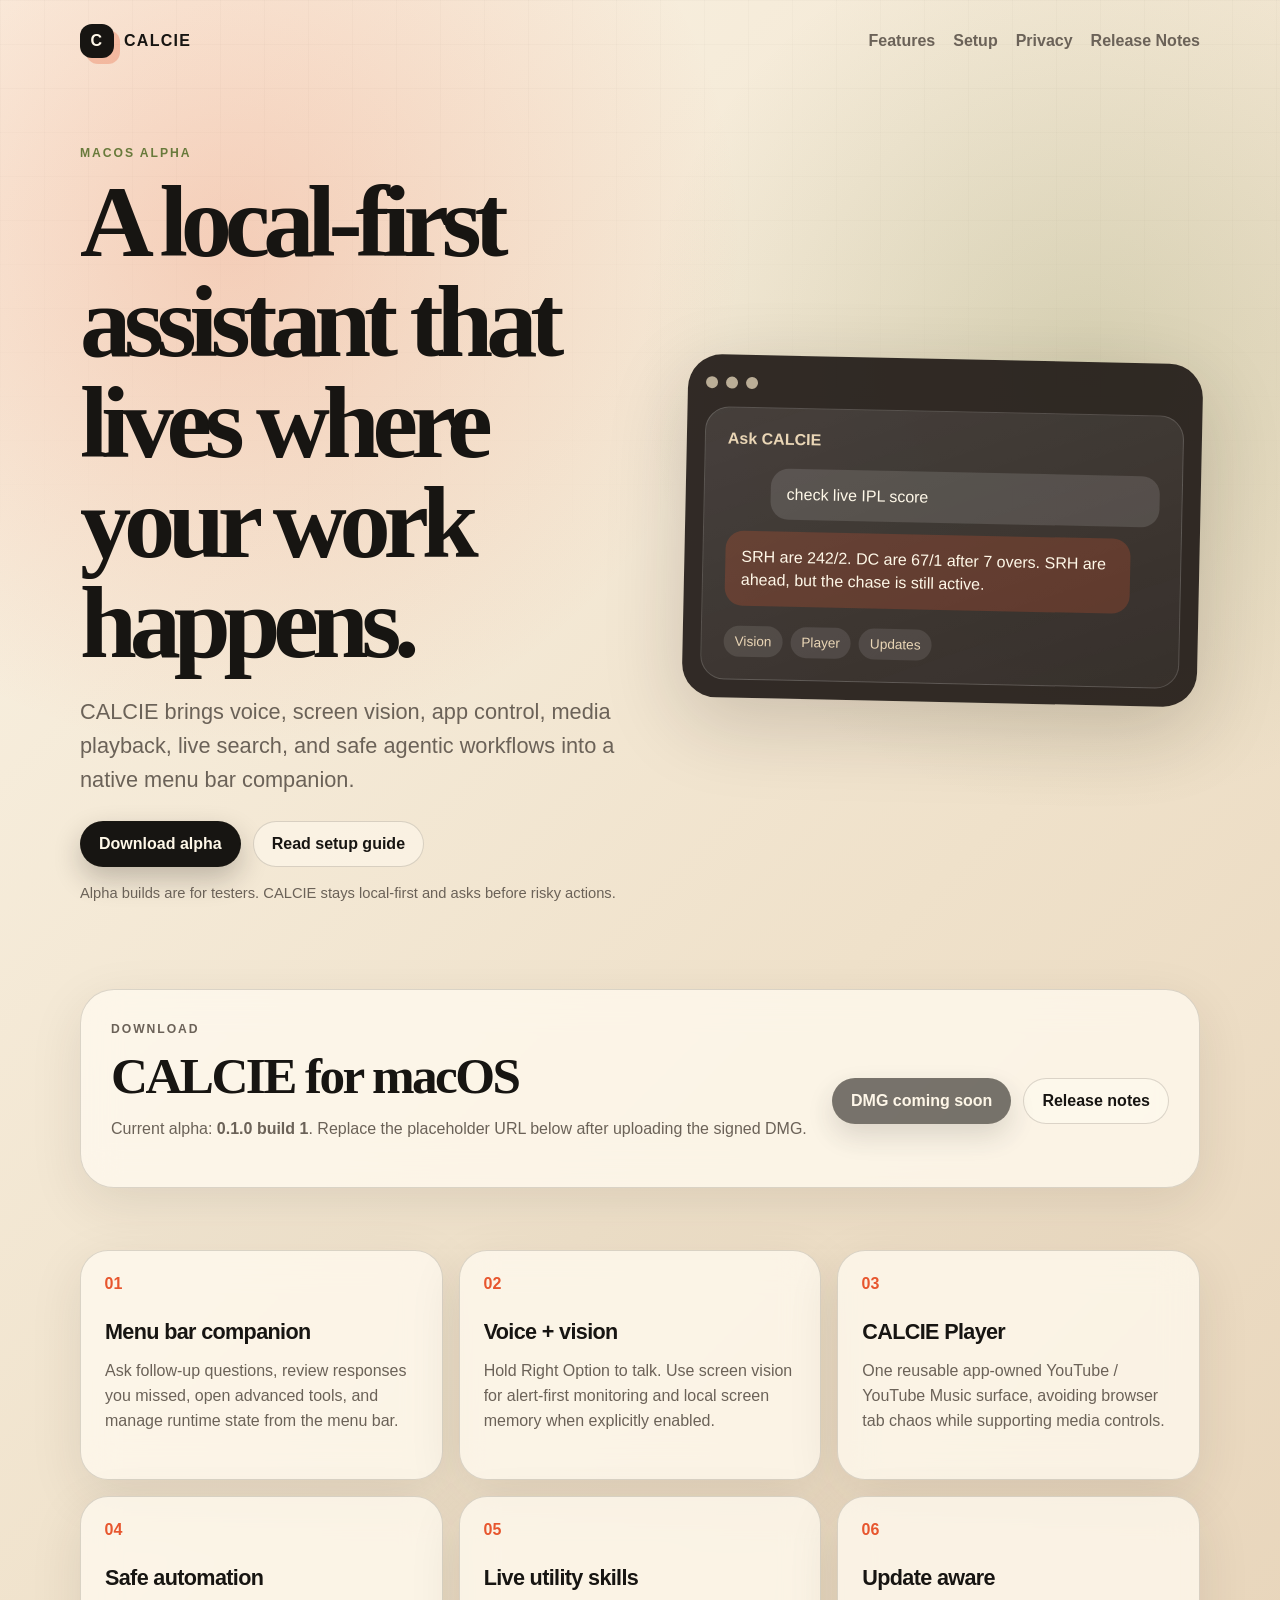
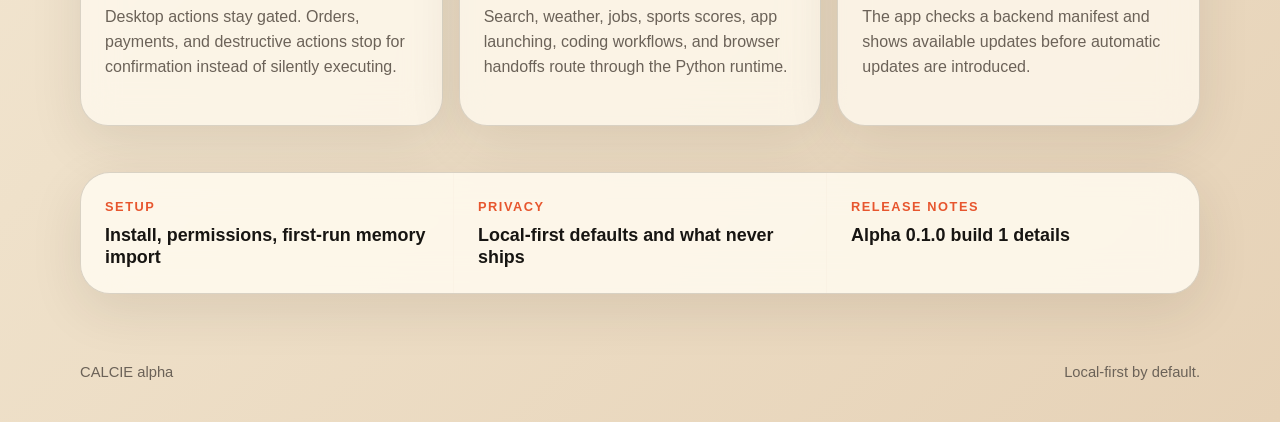
==== index.html @ 25304a6a "Launch CALCIE official website" ====
<!doctype html>
<html lang="en">
<head>
  <meta charset="utf-8" />
  <meta name="viewport" content="width=device-width, initial-scale=1" />
  <title>CALCIE - Local-first AI companion for macOS</title>
  <meta name="description" content="CALCIE is a local-first AI companion for macOS with voice, vision, app control, media, and safe desktop automation." />
  <link rel="stylesheet" href="styles.css" />
</head>
<body>
  <header class="site-header">
    <a class="brand" href="index.html" aria-label="CALCIE home">
      <span class="brand-mark">C</span>
      <span>CALCIE</span>
    </a>
    <nav class="nav-links" aria-label="Primary navigation">
      <a href="#features">Features</a>
      <a href="docs/setup.html">Setup</a>
      <a href="docs/privacy.html">Privacy</a>
      <a href="releases/0.1.0.html">Release Notes</a>
    </nav>
  </header>

  <main>
    <section class="hero">
      <div class="hero-copy">
        <p class="eyebrow">macOS alpha</p>
        <h1>A local-first assistant that lives where your work happens.</h1>
        <p class="hero-text">
          CALCIE brings voice, screen vision, app control, media playback, live search, and safe agentic workflows into a native menu bar companion.
        </p>
        <div class="hero-actions">
          <a class="button primary" href="#download">Download alpha</a>
          <a class="button secondary" href="docs/setup.html">Read setup guide</a>
        </div>
        <p class="small-note">Alpha builds are for testers. CALCIE stays local-first and asks before risky actions.</p>
      </div>
      <div class="hero-card" aria-label="CALCIE app preview">
        <div class="card-topline">
          <span></span><span></span><span></span>
        </div>
        <div class="assistant-panel">
          <p class="panel-label">Ask CALCIE</p>
          <div class="bubble user">check live IPL score</div>
          <div class="bubble calcie">SRH are 242/2. DC are 67/1 after 7 overs. SRH are ahead, but the chase is still active.</div>
          <div class="tool-row">
            <span>Vision</span><span>Player</span><span>Updates</span>
          </div>
        </div>
      </div>
    </section>

    <section id="download" class="download-panel">
      <div>
        <p class="eyebrow">Download</p>
        <h2>CALCIE for macOS</h2>
        <p>Current alpha: <strong>0.1.0 build 1</strong>. Replace the placeholder URL below after uploading the signed DMG.</p>
      </div>
      <div class="download-actions">
        <a class="button primary disabled" aria-disabled="true" href="#">DMG coming soon</a>
        <a class="button secondary" href="releases/0.1.0.html">Release notes</a>
      </div>
    </section>

    <section id="features" class="feature-grid">
      <article>
        <span class="feature-number">01</span>
        <h3>Menu bar companion</h3>
        <p>Ask follow-up questions, review responses you missed, open advanced tools, and manage runtime state from the menu bar.</p>
      </article>
      <article>
        <span class="feature-number">02</span>
        <h3>Voice + vision</h3>
        <p>Hold Right Option to talk. Use screen vision for alert-first monitoring and local screen memory when explicitly enabled.</p>
      </article>
      <article>
        <span class="feature-number">03</span>
        <h3>CALCIE Player</h3>
        <p>One reusable app-owned YouTube / YouTube Music surface, avoiding browser tab chaos while supporting media controls.</p>
      </article>
      <article>
        <span class="feature-number">04</span>
        <h3>Safe automation</h3>
        <p>Desktop actions stay gated. Orders, payments, and destructive actions stop for confirmation instead of silently executing.</p>
      </article>
      <article>
        <span class="feature-number">05</span>
        <h3>Live utility skills</h3>
        <p>Search, weather, jobs, sports scores, app launching, coding workflows, and browser handoffs route through the Python runtime.</p>
      </article>
      <article>
        <span class="feature-number">06</span>
        <h3>Update aware</h3>
        <p>The app checks a backend manifest and shows available updates before automatic updates are introduced.</p>
      </article>
    </section>

    <section class="docs-strip">
      <a href="docs/setup.html">
        <span>Setup</span>
        <strong>Install, permissions, first-run memory import</strong>
      </a>
      <a href="docs/privacy.html">
        <span>Privacy</span>
        <strong>Local-first defaults and what never ships</strong>
      </a>
      <a href="releases/0.1.0.html">
        <span>Release Notes</span>
        <strong>Alpha 0.1.0 build 1 details</strong>
      </a>
    </section>
  </main>

  <footer class="site-footer">
    <span>CALCIE alpha</span>
    <span>Local-first by default.</span>
  </footer>
  <script src="main.js"></script>
</body>
</html>
---- styles.css ----
:root {
  --ink: #171512;
  --muted: #6b6258;
  --paper: #f4efe5;
  --panel: rgba(255, 250, 239, 0.76);
  --line: rgba(42, 33, 23, 0.16);
  --ember: #e7562e;
  --moss: #687a3b;
  --blueprint: #1f3847;
  --shadow: 0 24px 80px rgba(31, 24, 18, 0.18);
}

* { box-sizing: border-box; }

body {
  margin: 0;
  color: var(--ink);
  font-family: "Avenir Next", "Trebuchet MS", sans-serif;
  background:
    radial-gradient(circle at 18% 12%, rgba(231, 86, 46, 0.22), transparent 32rem),
    radial-gradient(circle at 85% 18%, rgba(104, 122, 59, 0.20), transparent 28rem),
    linear-gradient(135deg, #fbf4e6 0%, #efe1ca 55%, #e6d2b7 100%);
  min-height: 100vh;
}

body::before {
  content: "";
  position: fixed;
  inset: 0;
  pointer-events: none;
  opacity: 0.24;
  background-image: linear-gradient(rgba(23, 21, 18, 0.08) 1px, transparent 1px), linear-gradient(90deg, rgba(23, 21, 18, 0.08) 1px, transparent 1px);
  background-size: 44px 44px;
  mask-image: linear-gradient(to bottom, black, transparent 75%);
}

.site-header, .site-footer {
  width: min(1120px, calc(100% - 32px));
  margin: 0 auto;
  display: flex;
  align-items: center;
  justify-content: space-between;
  position: relative;
  z-index: 2;
}

.site-header { padding: 24px 0; }
.site-footer { padding: 42px 0; color: var(--muted); font-size: 0.92rem; }

.brand {
  display: inline-flex;
  align-items: center;
  gap: 10px;
  color: var(--ink);
  text-decoration: none;
  font-weight: 800;
  letter-spacing: 0.08em;
}

.brand-mark {
  display: grid;
  place-items: center;
  width: 34px;
  height: 34px;
  border-radius: 12px;
  color: #fff8e8;
  background: var(--ink);
  box-shadow: 6px 6px 0 rgba(231, 86, 46, 0.28);
}

.nav-links { display: flex; gap: 18px; flex-wrap: wrap; }
.nav-links a, .docs-strip a { color: var(--ink); text-decoration: none; }
.nav-links a { font-weight: 700; color: var(--muted); }
.nav-links a:hover { color: var(--ember); }

main { width: min(1120px, calc(100% - 32px)); margin: 0 auto; position: relative; z-index: 1; }

.hero {
  display: grid;
  grid-template-columns: minmax(0, 1.05fr) minmax(320px, 0.95fr);
  gap: 36px;
  align-items: center;
  padding: 64px 0 54px;
}

.eyebrow {
  margin: 0 0 12px;
  color: var(--moss);
  font-weight: 900;
  letter-spacing: 0.16em;
  text-transform: uppercase;
  font-size: 0.76rem;
}

h1, h2, h3 { margin: 0; line-height: 0.98; }
h1 { font-family: Georgia, "Times New Roman", serif; font-size: clamp(3.1rem, 8vw, 7.2rem); letter-spacing: -0.07em; max-width: 850px; }
h2 { font-family: Georgia, "Times New Roman", serif; font-size: clamp(2rem, 4vw, 3.8rem); letter-spacing: -0.05em; }
h3 { font-size: 1.35rem; letter-spacing: -0.03em; }

.hero-text { color: var(--muted); font-size: clamp(1.08rem, 2vw, 1.36rem); line-height: 1.55; max-width: 740px; }
.hero-actions, .download-actions { display: flex; gap: 12px; flex-wrap: wrap; align-items: center; margin-top: 24px; }
.small-note { color: var(--muted); font-size: 0.92rem; margin-top: 18px; }

.button {
  display: inline-flex;
  align-items: center;
  justify-content: center;
  min-height: 46px;
  padding: 0 18px;
  border-radius: 999px;
  font-weight: 850;
  text-decoration: none;
  border: 1px solid var(--line);
}
.button.primary { background: var(--ink); color: #fff8e8; box-shadow: 0 12px 28px rgba(23, 21, 18, 0.24); }
.button.secondary { color: var(--ink); background: rgba(255, 250, 239, 0.55); }
.button.disabled { opacity: 0.58; cursor: not-allowed; }

.hero-card {
  background: rgba(33, 27, 23, 0.92);
  color: #fff8e8;
  border-radius: 34px;
  padding: 18px;
  box-shadow: var(--shadow);
  transform: rotate(1.2deg);
}
.card-topline { display: flex; gap: 8px; margin: 4px 0 18px; }
.card-topline span { width: 12px; height: 12px; border-radius: 999px; background: #e9d9bd; opacity: 0.75; }
.assistant-panel { border: 1px solid rgba(255,255,255,0.15); border-radius: 24px; padding: 22px; background: linear-gradient(160deg, rgba(255,255,255,0.10), rgba(255,255,255,0.03)); }
.panel-label { font-weight: 900; margin: 0 0 20px; color: #ead6b6; }
.bubble { padding: 14px 16px; border-radius: 18px; margin: 12px 0; line-height: 1.45; }
.bubble.user { background: rgba(255,255,255,0.12); margin-left: 44px; }
.bubble.calcie { background: rgba(231, 86, 46, 0.22); margin-right: 28px; }
.tool-row { display: flex; gap: 8px; flex-wrap: wrap; margin-top: 20px; }
.tool-row span { padding: 8px 11px; border-radius: 999px; background: rgba(255,255,255,0.10); color: #ead6b6; font-size: 0.85rem; }

.download-panel, .docs-strip, .doc-card, .feature-grid article {
  background: var(--panel);
  border: 1px solid var(--line);
  box-shadow: 0 16px 52px rgba(53, 40, 27, 0.10);
  backdrop-filter: blur(18px);
}

.download-panel {
  display: flex;
  justify-content: space-between;
  gap: 24px;
  align-items: center;
  border-radius: 34px;
  padding: 30px;
  margin: 20px 0 42px;
}
.download-panel p { color: var(--muted); line-height: 1.5; }

.feature-grid { display: grid; grid-template-columns: repeat(3, 1fr); gap: 16px; padding: 20px 0 46px; }
.feature-grid article { border-radius: 28px; padding: 24px; min-height: 230px; }
.feature-grid p { color: var(--muted); line-height: 1.58; }
.feature-number { display: inline-block; color: var(--ember); font-weight: 900; margin-bottom: 28px; }

.docs-strip { display: grid; grid-template-columns: repeat(3, 1fr); gap: 1px; overflow: hidden; border-radius: 30px; margin-bottom: 28px; }
.docs-strip a { padding: 24px; background: rgba(255,250,239,0.42); }
.docs-strip span { color: var(--ember); font-size: 0.8rem; font-weight: 900; text-transform: uppercase; letter-spacing: 0.12em; }
.docs-strip strong { display: block; margin-top: 9px; font-size: 1.12rem; line-height: 1.25; }

.doc-page { max-width: 860px; padding: 48px 0 80px; }
.doc-page h1 { font-size: clamp(2.9rem, 7vw, 5.5rem); margin-bottom: 20px; }
.steps { padding-left: 1.3rem; color: var(--muted); line-height: 1.9; font-size: 1.05rem; }
.doc-card { border-radius: 26px; padding: 24px; margin: 18px 0; }
.doc-card h2 { font-size: 2rem; margin-bottom: 12px; }
.doc-card p, .doc-card li { color: var(--muted); line-height: 1.65; }
code { background: rgba(23, 21, 18, 0.08); padding: 0.12rem 0.35rem; border-radius: 6px; }

@media (max-width: 860px) {
  .site-header { align-items: flex-start; gap: 18px; flex-direction: column; }
  .hero { grid-template-columns: 1fr; padding-top: 36px; }
  .hero-card { transform: none; }
  .download-panel { flex-direction: column; align-items: flex-start; }
  .feature-grid, .docs-strip { grid-template-columns: 1fr; }
}
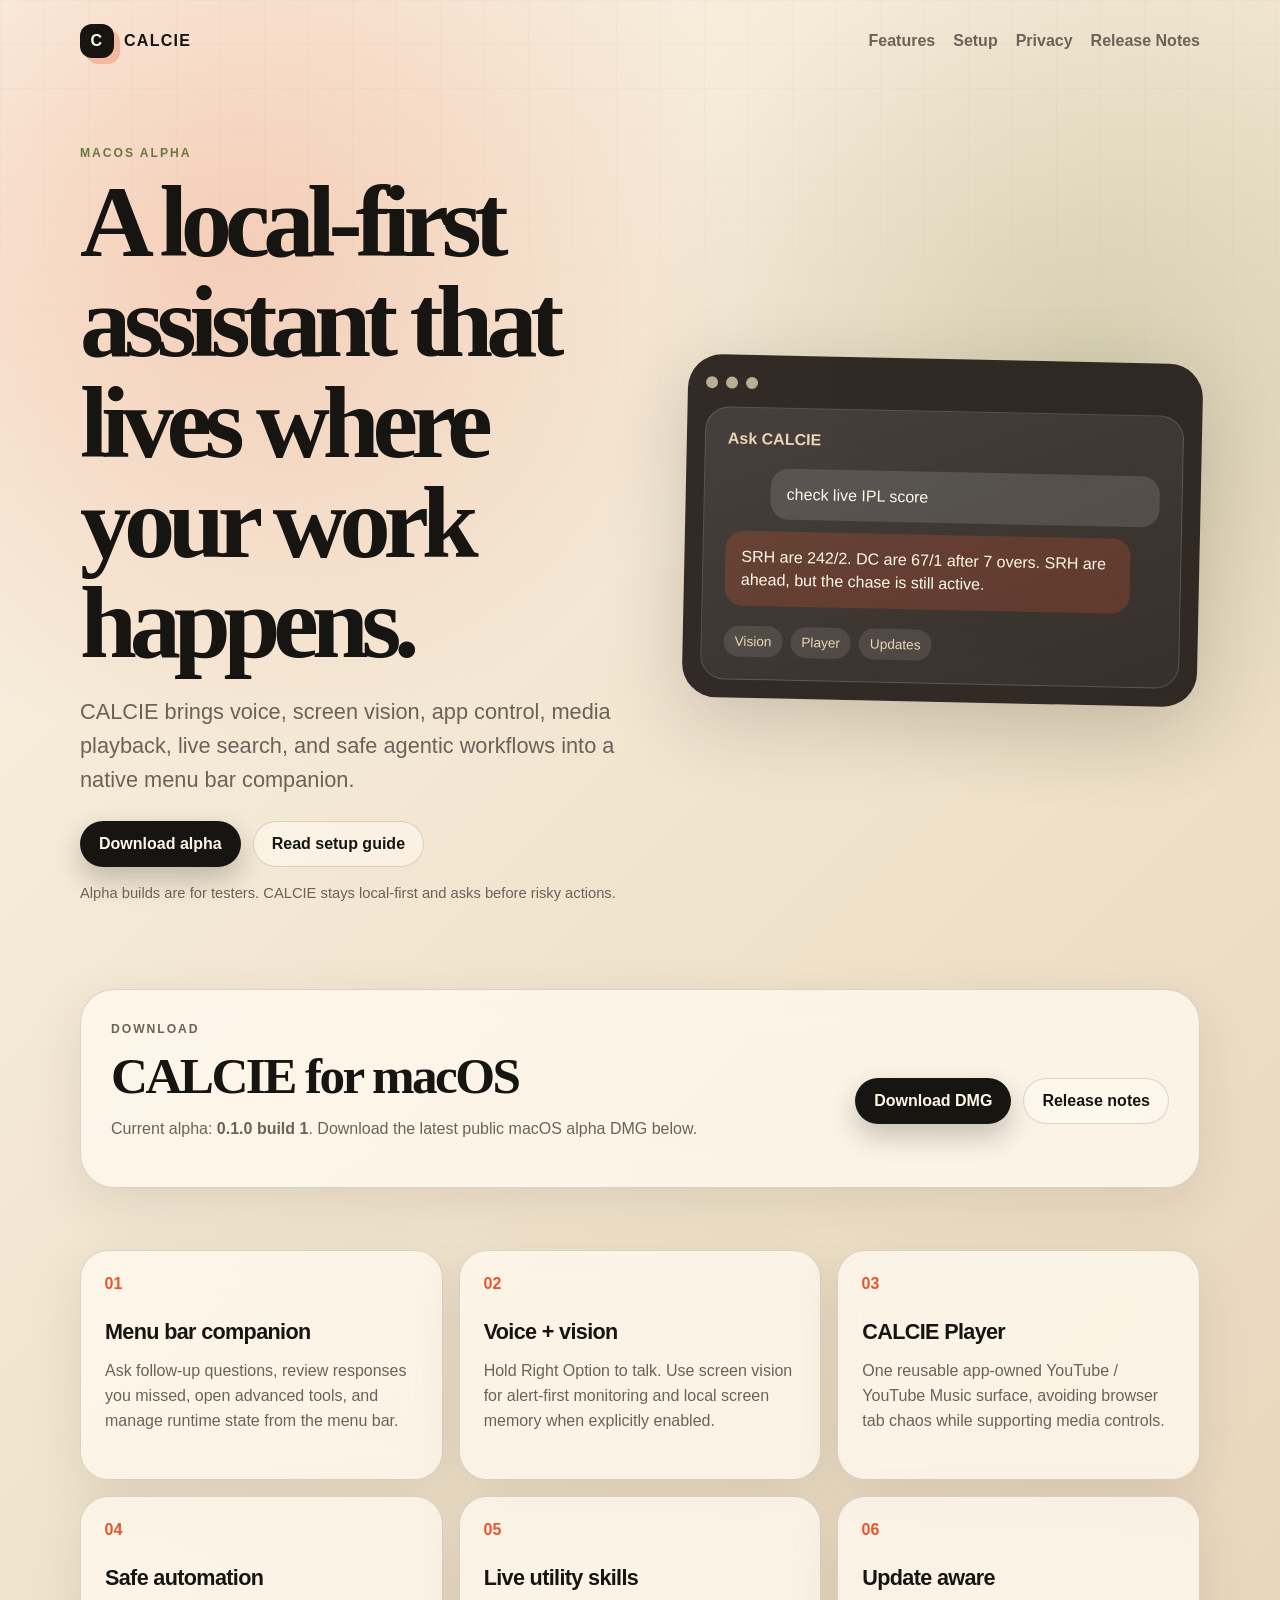
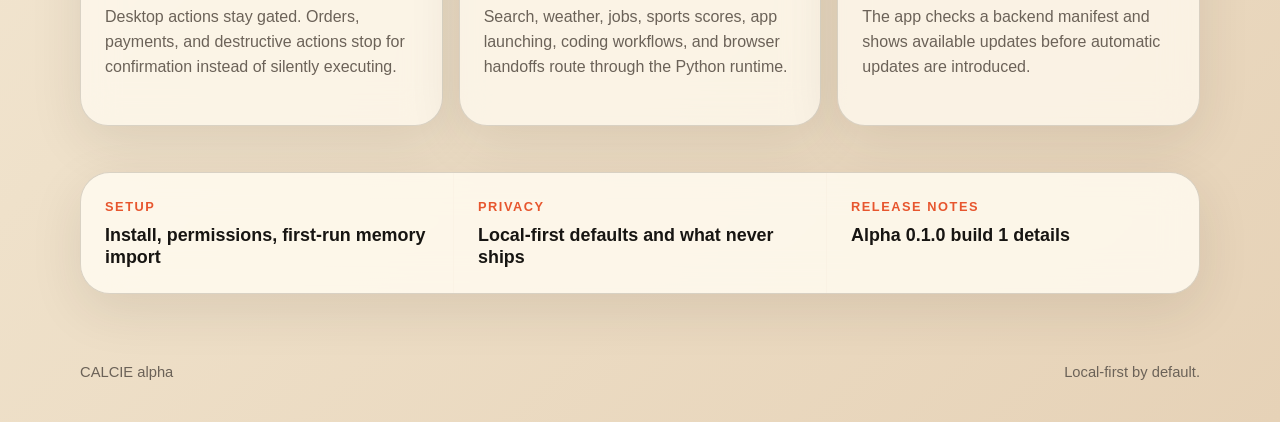
==== commit 655548b2: "Enable live DMG download link" ====
--- a/index.html
+++ b/index.html
@@ -54,10 +54,10 @@
       <div>
         <p class="eyebrow">Download</p>
         <h2>CALCIE for macOS</h2>
-        <p>Current alpha: <strong>0.1.0 build 1</strong>. Replace the placeholder URL below after uploading the signed DMG.</p>
+        <p>Current alpha: <strong>0.1.0 build 1</strong>. Download the latest public macOS alpha DMG below.</p>
       </div>
       <div class="download-actions">
-        <a class="button primary disabled" aria-disabled="true" href="#">DMG coming soon</a>
+        <a class="button primary" href="https://pub-b83a9a395c1d450887d8e8bf992ee563.r2.dev/CALCIE-0.1.0-1-alpha.dmg">Download DMG</a>
         <a class="button secondary" href="releases/0.1.0.html">Release notes</a>
       </div>
     </section>
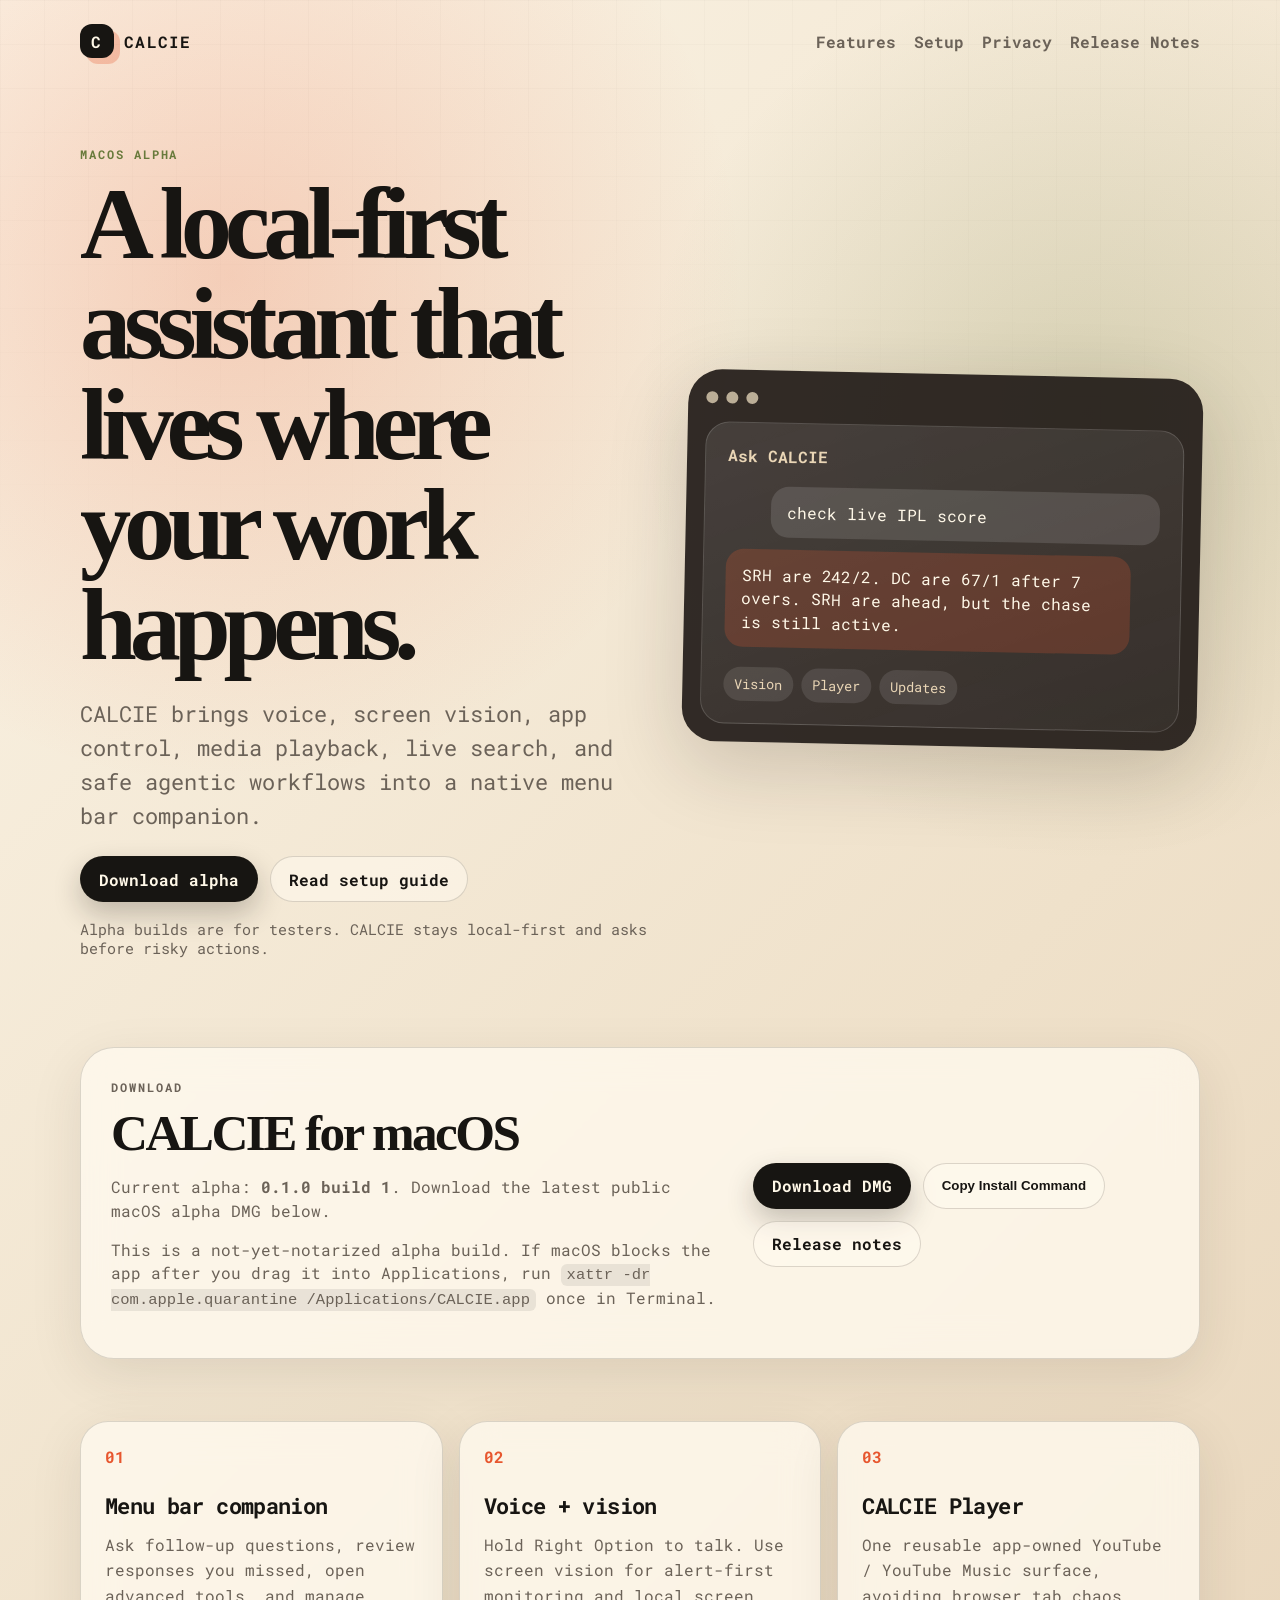
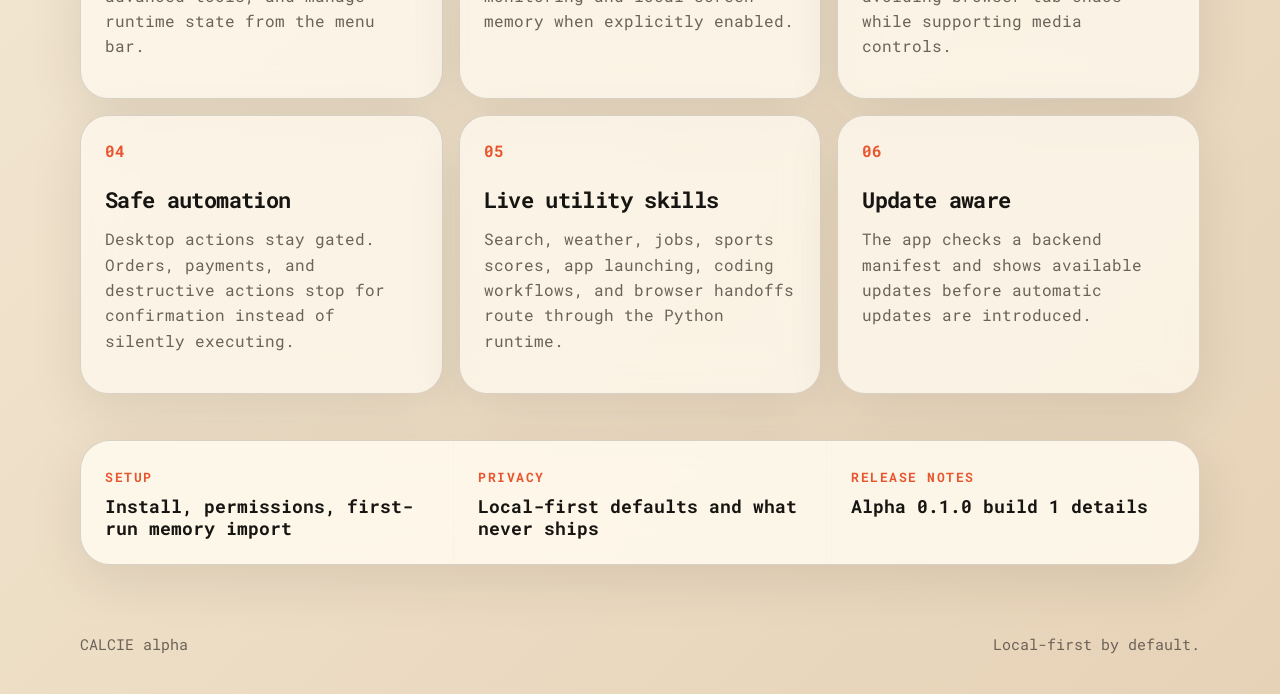
==== commit e2c8349e: "Polish install guidance and settings wording" ====
--- a/index.html
+++ b/index.html
@@ -55,9 +55,15 @@
         <p class="eyebrow">Download</p>
         <h2>CALCIE for macOS</h2>
         <p>Current alpha: <strong>0.1.0 build 1</strong>. Download the latest public macOS alpha DMG below.</p>
+        <p class="download-note">
+          This is a not-yet-notarized alpha build. If macOS blocks the app after you drag it into Applications, run
+          <code>xattr -dr com.apple.quarantine /Applications/CALCIE.app</code>
+          once in Terminal.
+        </p>
       </div>
       <div class="download-actions">
         <a class="button primary" href="https://pub-b83a9a395c1d450887d8e8bf992ee563.r2.dev/CALCIE-0.1.0-1-alpha.dmg">Download DMG</a>
+        <button class="button secondary copy-command-button" type="button" data-copy="xattr -dr com.apple.quarantine /Applications/CALCIE.app">Copy Install Command</button>
         <a class="button secondary" href="releases/0.1.0.html">Release notes</a>
       </div>
     </section>
--- a/styles.css
+++ b/styles.css
@@ -1,3 +1,5 @@
+@import url("https://fonts.googleapis.com/css2?family=Roboto+Mono:wght@300;400;700&display=swap");
+
 :root {
   --ink: #171512;
   --muted: #6b6258;
@@ -15,7 +17,7 @@
 body {
   margin: 0;
   color: var(--ink);
-  font-family: "Avenir Next", "Trebuchet MS", sans-serif;
+  font-family: "Roboto Mono", monospace;
   background:
     radial-gradient(circle at 18% 12%, rgba(231, 86, 46, 0.22), transparent 32rem),
     radial-gradient(circle at 85% 18%, rgba(104, 122, 59, 0.20), transparent 28rem),
@@ -151,6 +153,11 @@
   margin: 20px 0 42px;
 }
 .download-panel p { color: var(--muted); line-height: 1.5; }
+.download-note {
+  max-width: 42rem;
+  margin-top: 14px;
+  font-size: 0.97rem;
+}
 
 .feature-grid { display: grid; grid-template-columns: repeat(3, 1fr); gap: 16px; padding: 20px 0 46px; }
 .feature-grid article { border-radius: 28px; padding: 24px; min-height: 230px; }
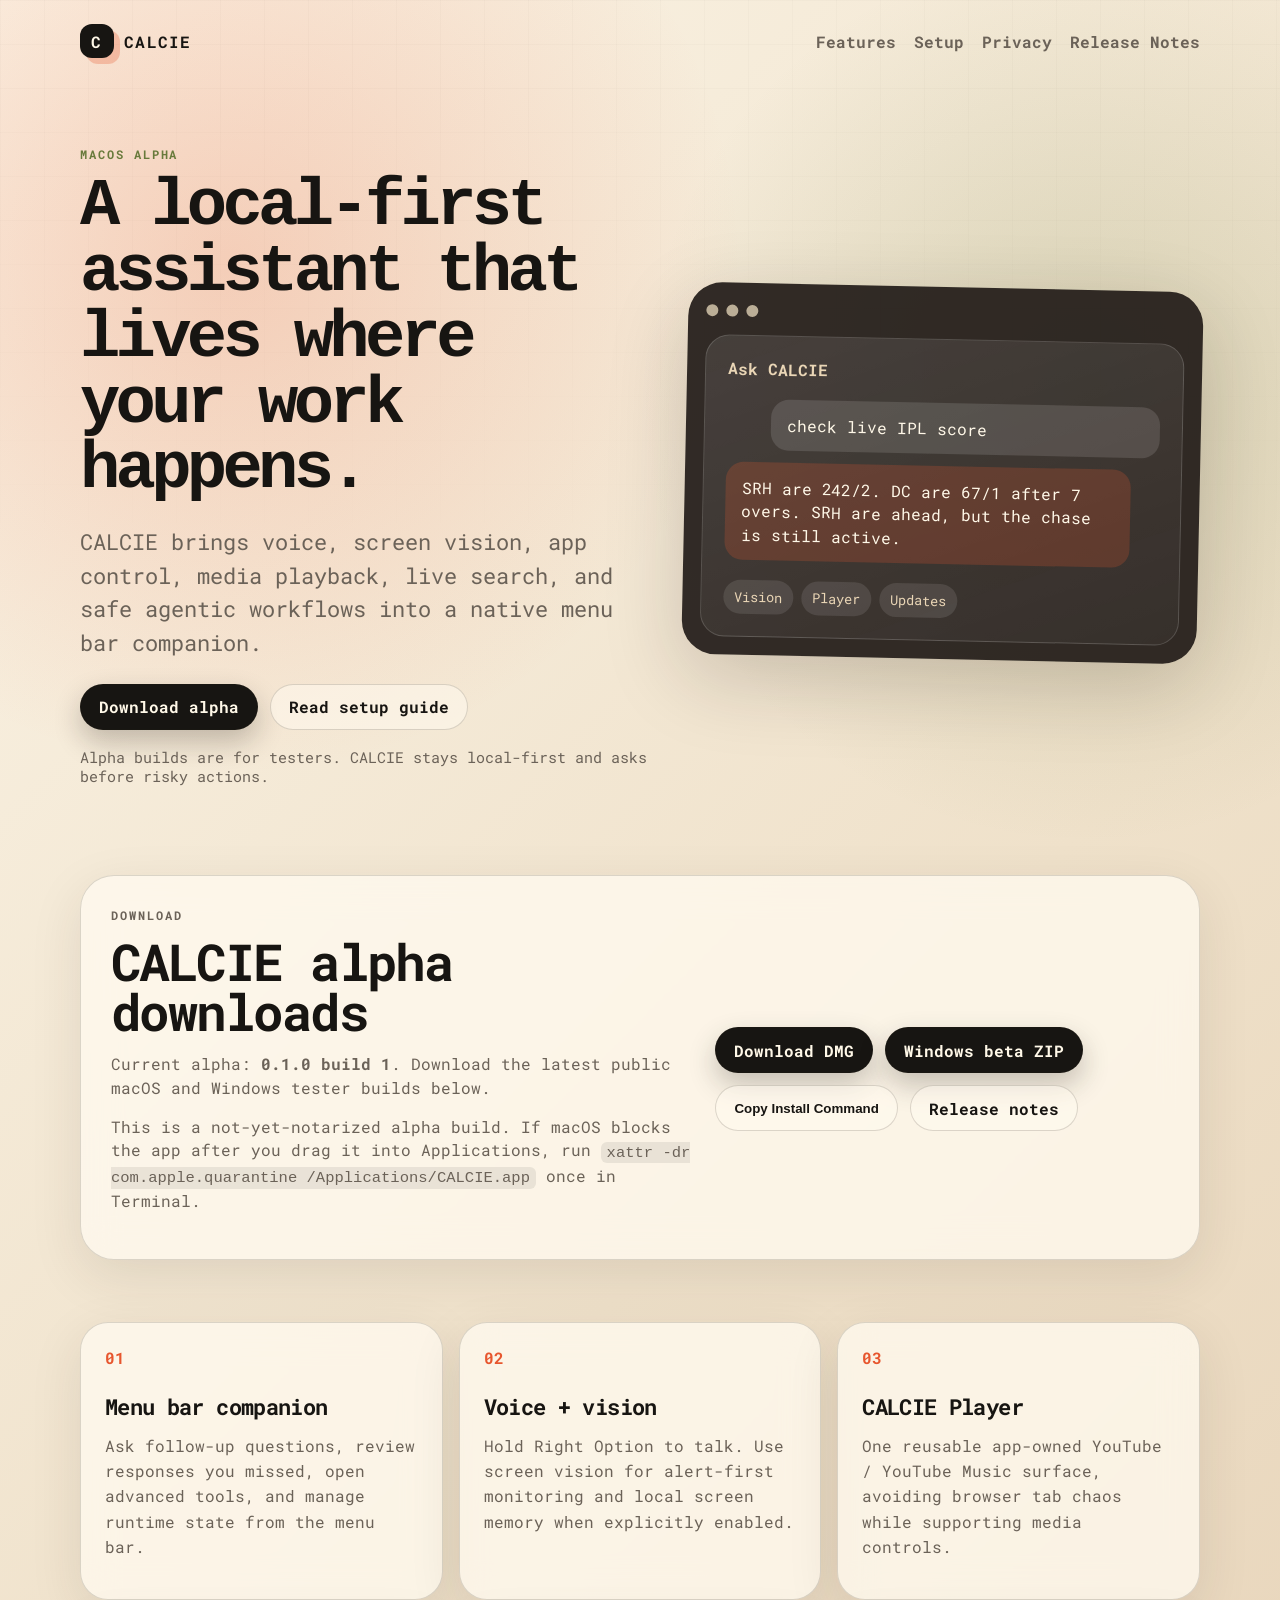
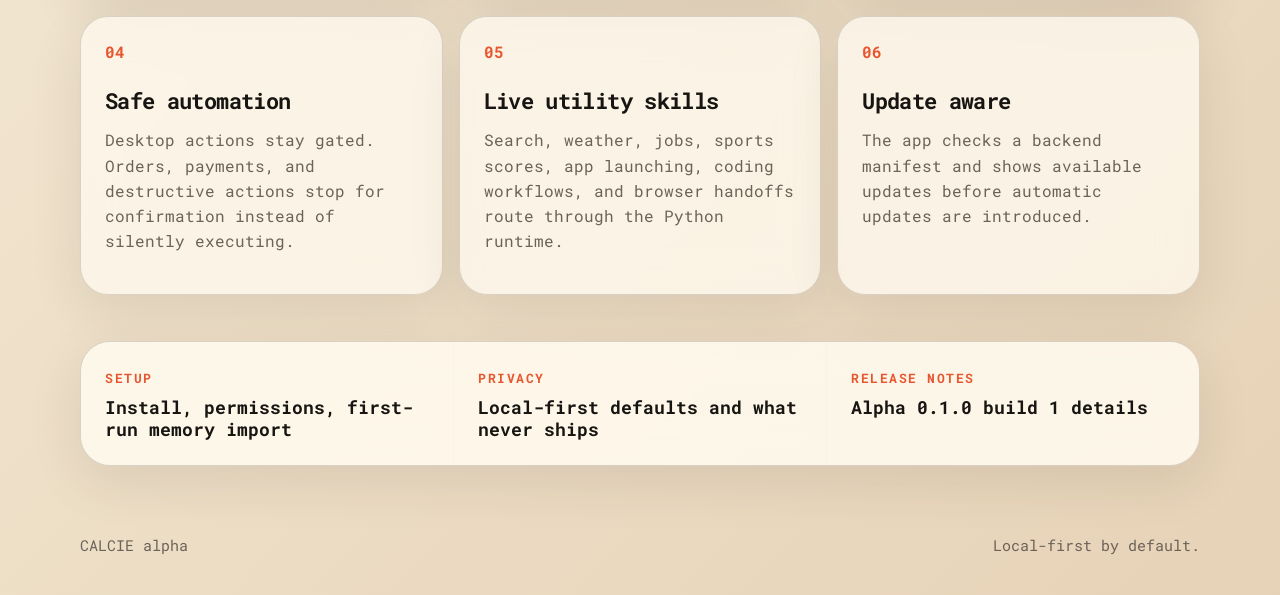
==== commit 24eb9554: "Prepare Windows beta download slot" ====
--- a/index.html
+++ b/index.html
@@ -53,8 +53,8 @@
     <section id="download" class="download-panel">
       <div>
         <p class="eyebrow">Download</p>
-        <h2>CALCIE for macOS</h2>
-        <p>Current alpha: <strong>0.1.0 build 1</strong>. Download the latest public macOS alpha DMG below.</p>
+        <h2>CALCIE alpha downloads</h2>
+        <p>Current alpha: <strong>0.1.0 build 1</strong>. Download the latest public macOS and Windows tester builds below.</p>
         <p class="download-note">
           This is a not-yet-notarized alpha build. If macOS blocks the app after you drag it into Applications, run
           <code>xattr -dr com.apple.quarantine /Applications/CALCIE.app</code>
@@ -63,6 +63,7 @@
       </div>
       <div class="download-actions">
         <a class="button primary" href="https://pub-b83a9a395c1d450887d8e8bf992ee563.r2.dev/CALCIE-0.1.0-1-alpha.dmg">Download DMG</a>
+        <a class="button primary" href="https://pub-b83a9a395c1d450887d8e8bf992ee563.r2.dev/CALCIE-0.1.0-1-alpha-windows.zip">Windows beta ZIP</a>
         <button class="button secondary copy-command-button" type="button" data-copy="xattr -dr com.apple.quarantine /Applications/CALCIE.app">Copy Install Command</button>
         <a class="button secondary" href="releases/0.1.0.html">Release notes</a>
       </div>
--- a/styles.css
+++ b/styles.css
@@ -95,8 +95,8 @@
 }
 
 h1, h2, h3 { margin: 0; line-height: 0.98; }
-h1 { font-family: Georgia, "Times New Roman", serif; font-size: clamp(3.1rem, 8vw, 7.2rem); letter-spacing: -0.07em; max-width: 850px; }
-h2 { font-family: Georgia, "Times New Roman", serif; font-size: clamp(2rem, 4vw, 3.8rem); letter-spacing: -0.05em; }
+h1 { font-family: "Montserrat", monospace; font-size: clamp(3.1rem, 8vw, 4.2rem); letter-spacing: -0.07em; max-width: 850px; }
+h2 { font-family: "Roboto Mono", monospace; font-size: clamp(2rem, 4vw, 3.8rem); letter-spacing: -0.05em; }
 h3 { font-size: 1.35rem; letter-spacing: -0.03em; }
 
 .hero-text { color: var(--muted); font-size: clamp(1.08rem, 2vw, 1.36rem); line-height: 1.55; max-width: 740px; }
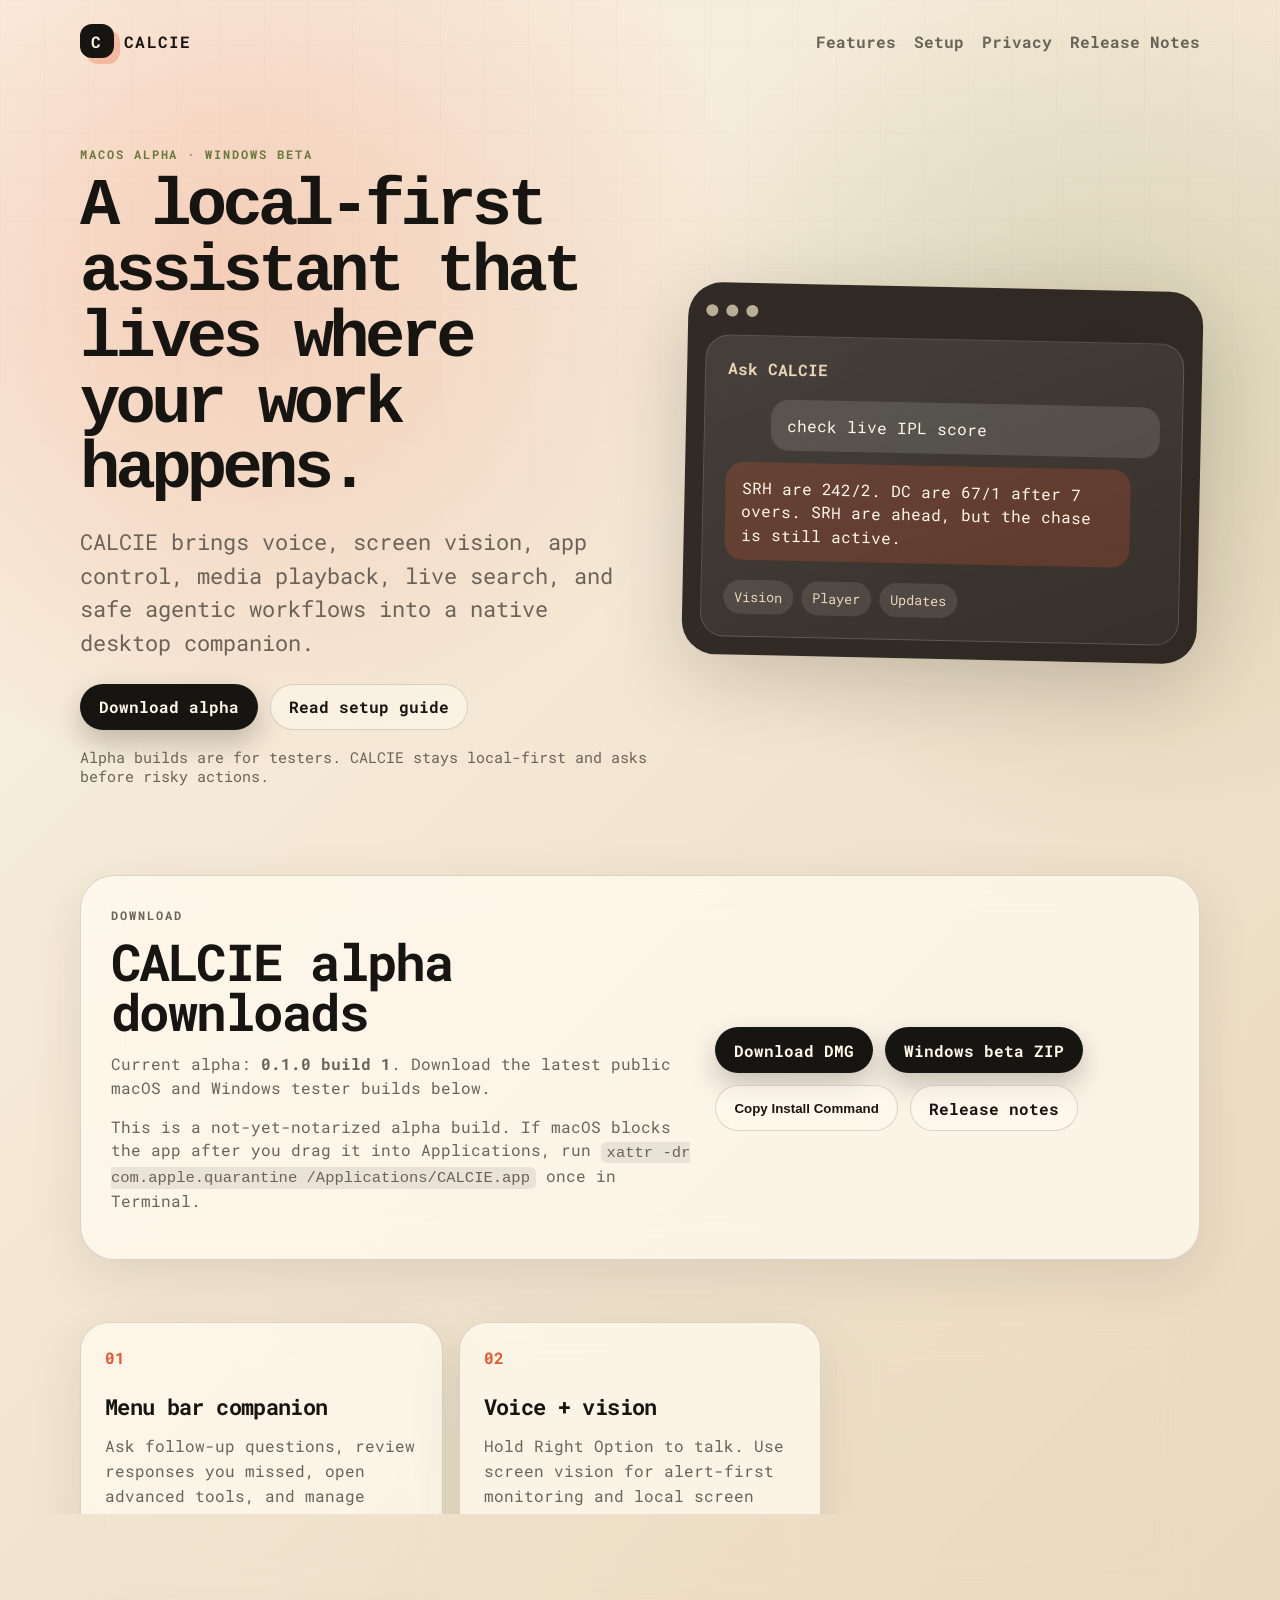
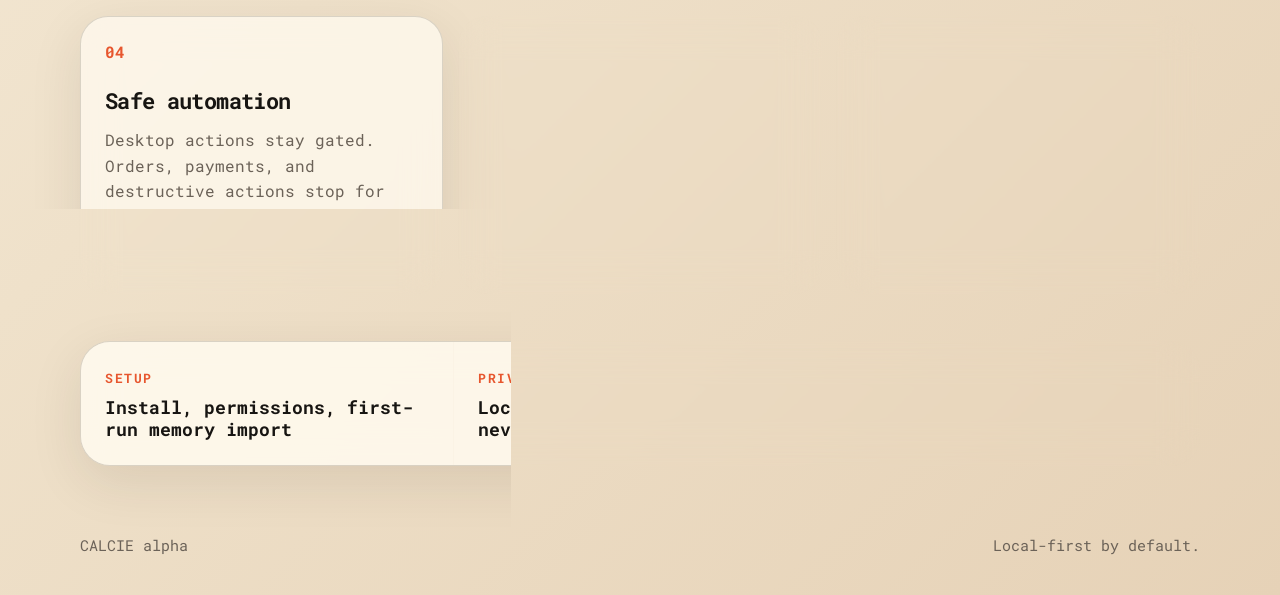
==== commit b366fb16: "Document Windows beta setup" ====
--- a/index.html
+++ b/index.html
@@ -3,8 +3,8 @@
 <head>
   <meta charset="utf-8" />
   <meta name="viewport" content="width=device-width, initial-scale=1" />
-  <title>CALCIE - Local-first AI companion for macOS</title>
-  <meta name="description" content="CALCIE is a local-first AI companion for macOS with voice, vision, app control, media, and safe desktop automation." />
+  <title>CALCIE - Local-first AI companion for desktop</title>
+  <meta name="description" content="CALCIE is a local-first desktop AI companion with voice, vision, app control, media, and safe desktop automation." />
   <link rel="stylesheet" href="styles.css" />
 </head>
 <body>
@@ -24,10 +24,10 @@
   <main>
     <section class="hero">
       <div class="hero-copy">
-        <p class="eyebrow">macOS alpha</p>
+        <p class="eyebrow">macOS alpha · Windows beta</p>
         <h1>A local-first assistant that lives where your work happens.</h1>
         <p class="hero-text">
-          CALCIE brings voice, screen vision, app control, media playback, live search, and safe agentic workflows into a native menu bar companion.
+          CALCIE brings voice, screen vision, app control, media playback, live search, and safe agentic workflows into a native desktop companion.
         </p>
         <div class="hero-actions">
           <a class="button primary" href="#download">Download alpha</a>
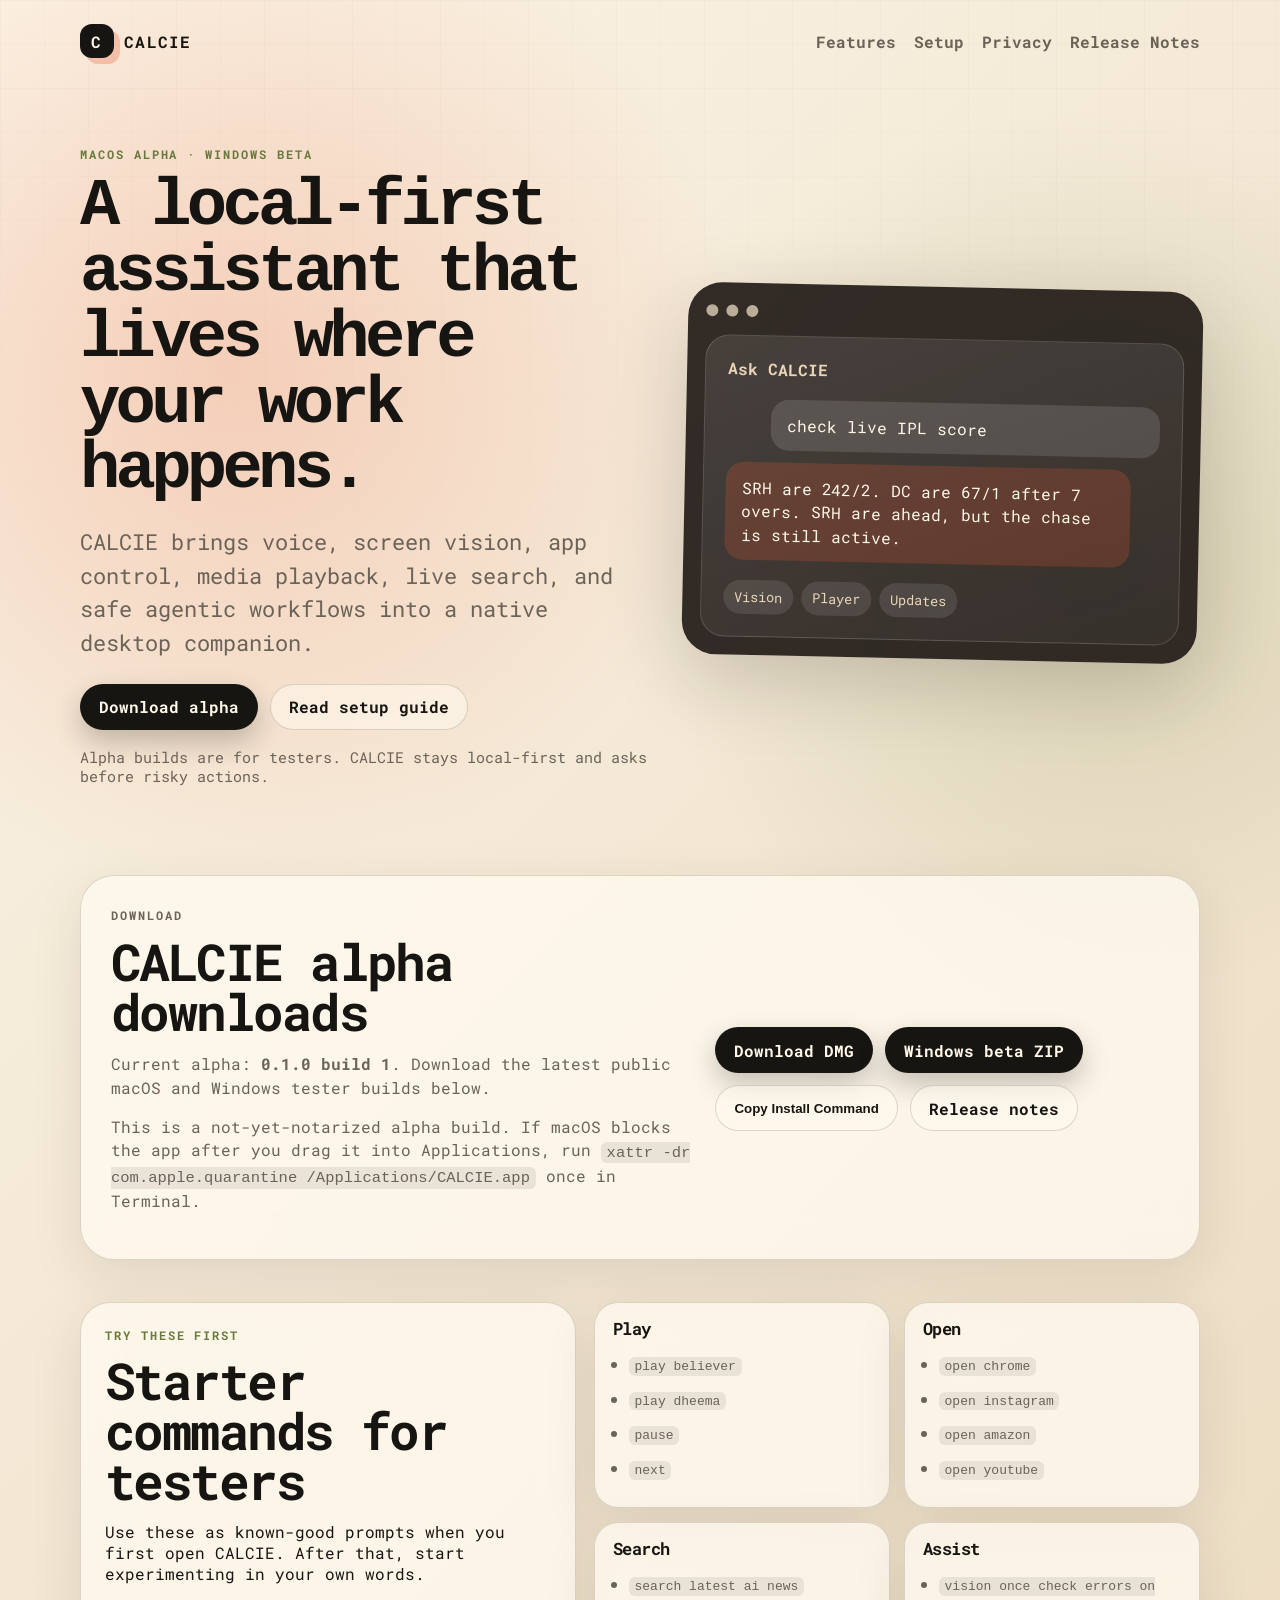
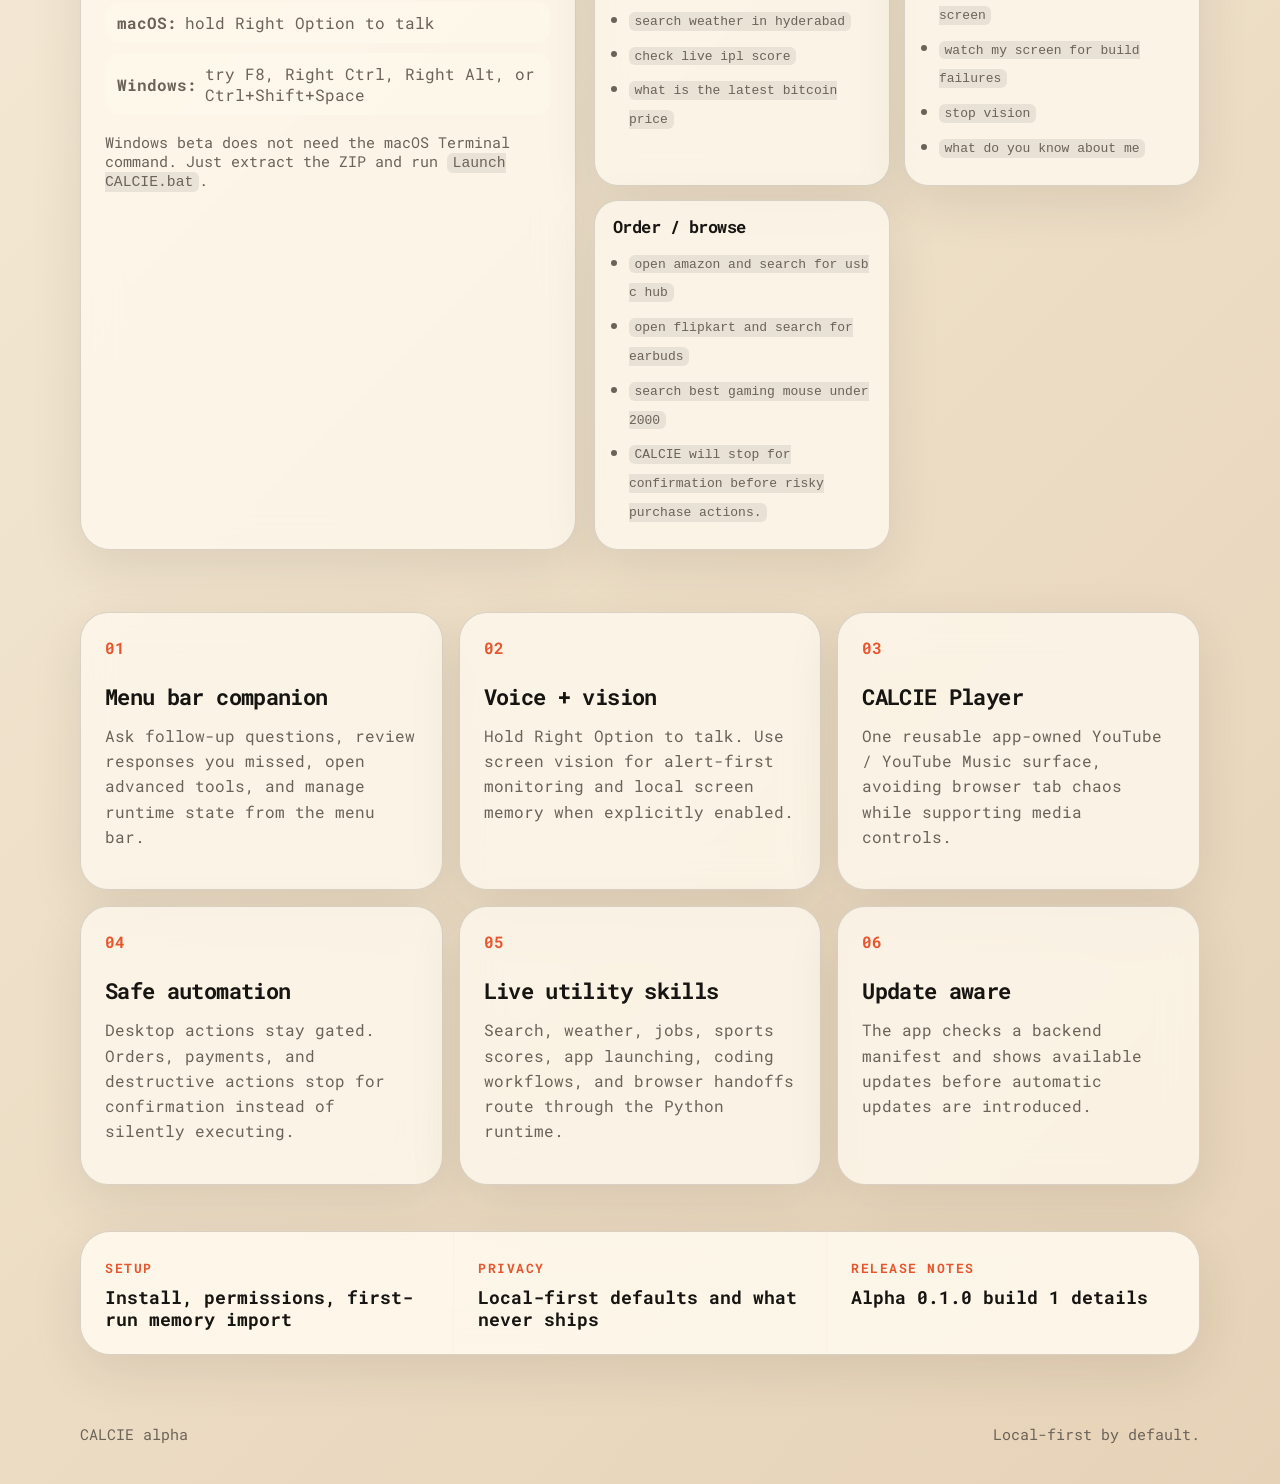
==== commit 7a68ddd0: "Add tester command guide to website" ====
--- a/index.html
+++ b/index.html
@@ -69,6 +69,66 @@
       </div>
     </section>
 
+    <section class="command-guide">
+      <div class="command-guide-copy">
+        <p class="eyebrow">Try These First</p>
+        <h2>Starter commands for testers</h2>
+        <p>Use these as known-good prompts when you first open CALCIE. After that, start experimenting in your own words.</p>
+        <div class="hotkey-callouts">
+          <span><strong>macOS:</strong> hold Right Option to talk</span>
+          <span><strong>Windows:</strong> try F8, Right Ctrl, Right Alt, or Ctrl+Shift+Space</span>
+        </div>
+        <p class="small-note">Windows beta does not need the macOS Terminal command. Just extract the ZIP and run <code>Launch CALCIE.bat</code>.</p>
+      </div>
+      <div class="command-grid">
+        <article>
+          <h3>Play</h3>
+          <ul>
+            <li><code>play believer</code></li>
+            <li><code>play dheema</code></li>
+            <li><code>pause</code></li>
+            <li><code>next</code></li>
+          </ul>
+        </article>
+        <article>
+          <h3>Open</h3>
+          <ul>
+            <li><code>open chrome</code></li>
+            <li><code>open instagram</code></li>
+            <li><code>open amazon</code></li>
+            <li><code>open youtube</code></li>
+          </ul>
+        </article>
+        <article>
+          <h3>Search</h3>
+          <ul>
+            <li><code>search latest ai news</code></li>
+            <li><code>search weather in hyderabad</code></li>
+            <li><code>check live ipl score</code></li>
+            <li><code>what is the latest bitcoin price</code></li>
+          </ul>
+        </article>
+        <article>
+          <h3>Assist</h3>
+          <ul>
+            <li><code>vision once check errors on screen</code></li>
+            <li><code>watch my screen for build failures</code></li>
+            <li><code>stop vision</code></li>
+            <li><code>what do you know about me</code></li>
+          </ul>
+        </article>
+        <article>
+          <h3>Order / browse</h3>
+          <ul>
+            <li><code>open amazon and search for usb c hub</code></li>
+            <li><code>open flipkart and search for earbuds</code></li>
+            <li><code>search best gaming mouse under 2000</code></li>
+            <li><code>CALCIE will stop for confirmation before risky purchase actions.</code></li>
+          </ul>
+        </article>
+      </div>
+    </section>
+
     <section id="features" class="feature-grid">
       <article>
         <span class="feature-number">01</span>
--- a/styles.css
+++ b/styles.css
@@ -159,6 +159,81 @@
   font-size: 0.97rem;
 }
 
+.command-guide {
+  display: grid;
+  grid-template-columns: minmax(280px, 0.9fr) minmax(0, 1.1fr);
+  gap: 18px;
+  margin: 10px 0 42px;
+}
+
+.command-guide-copy,
+.command-grid article,
+.doc-command-columns > div {
+  background: var(--panel);
+  border: 1px solid var(--line);
+  box-shadow: 0 16px 52px rgba(53, 40, 27, 0.10);
+  backdrop-filter: blur(18px);
+}
+
+.command-guide-copy {
+  border-radius: 30px;
+  padding: 24px;
+}
+
+.hotkey-callouts {
+  display: flex;
+  flex-direction: column;
+  gap: 10px;
+  margin: 18px 0;
+  color: var(--muted);
+}
+
+.hotkey-callouts span {
+  display: inline-flex;
+  gap: 8px;
+  align-items: center;
+  padding: 10px 12px;
+  border-radius: 16px;
+  background: rgba(255,250,239,0.42);
+}
+
+.command-grid {
+  display: grid;
+  grid-template-columns: repeat(2, 1fr);
+  gap: 14px;
+}
+
+.command-grid article,
+.doc-command-columns > div {
+  border-radius: 24px;
+  padding: 18px;
+}
+
+.command-grid h3,
+.doc-command-columns h3 {
+  margin-bottom: 12px;
+  font-size: 1.08rem;
+}
+
+.command-grid ul,
+.doc-command-columns ul {
+  margin: 0;
+  padding-left: 1rem;
+  color: var(--muted);
+  line-height: 1.8;
+}
+
+.command-grid li,
+.doc-command-columns li {
+  margin-bottom: 6px;
+}
+
+.doc-command-columns {
+  display: grid;
+  grid-template-columns: repeat(3, 1fr);
+  gap: 14px;
+}
+
 .feature-grid { display: grid; grid-template-columns: repeat(3, 1fr); gap: 16px; padding: 20px 0 46px; }
 .feature-grid article { border-radius: 28px; padding: 24px; min-height: 230px; }
 .feature-grid p { color: var(--muted); line-height: 1.58; }
@@ -182,5 +257,5 @@
   .hero { grid-template-columns: 1fr; padding-top: 36px; }
   .hero-card { transform: none; }
   .download-panel { flex-direction: column; align-items: flex-start; }
-  .feature-grid, .docs-strip { grid-template-columns: 1fr; }
-}
+  .feature-grid, .docs-strip, .command-guide, .command-grid, .doc-command-columns { grid-template-columns: 1fr; }
+}
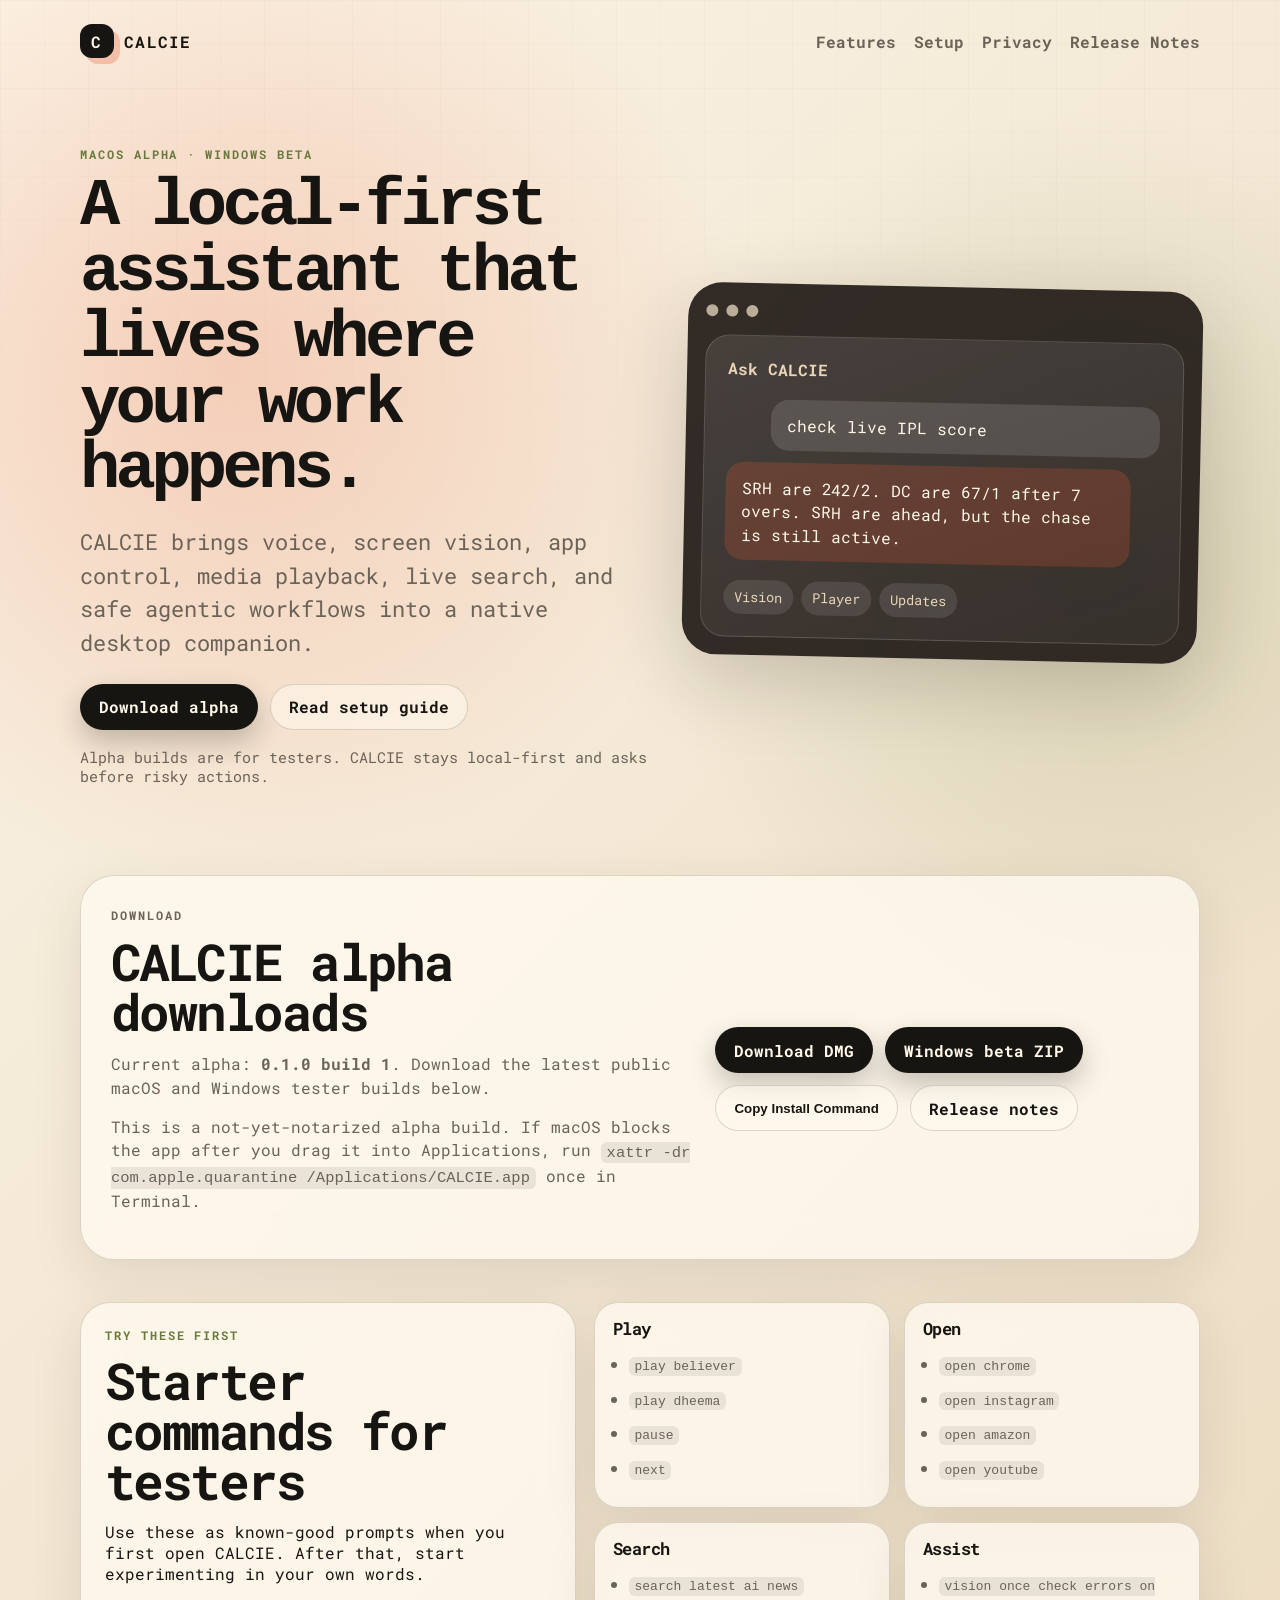
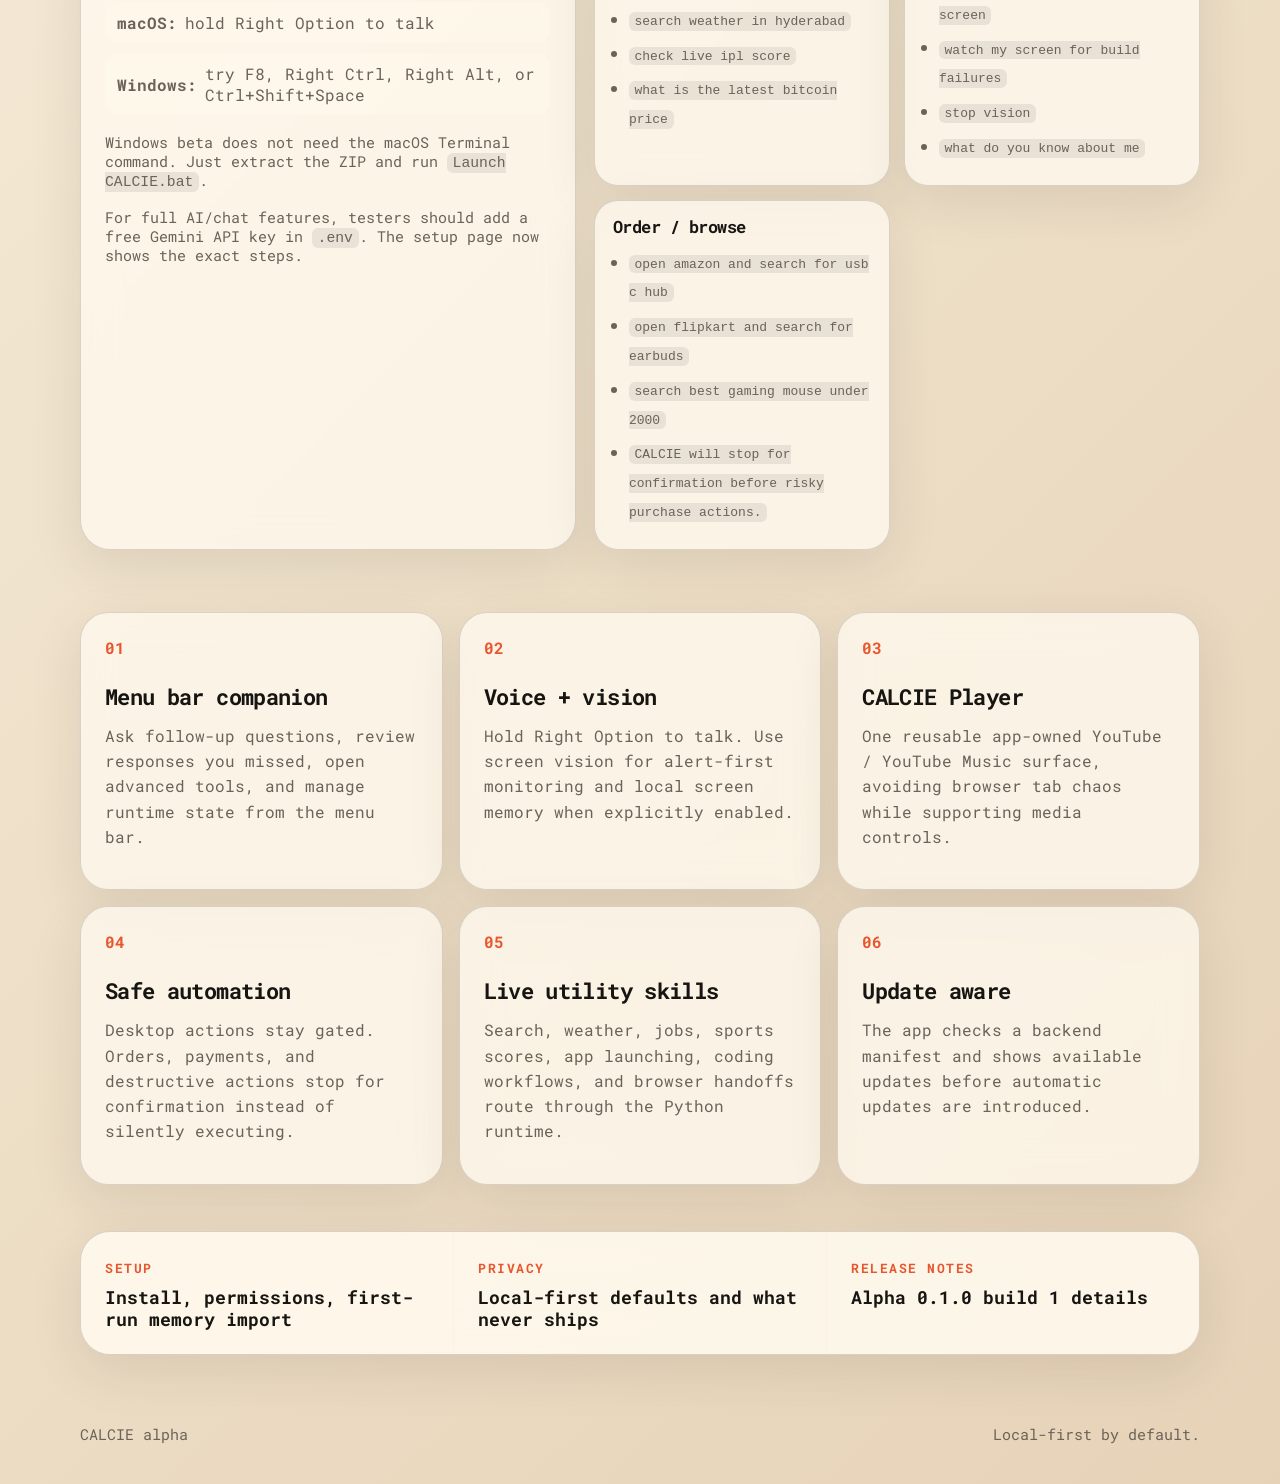
==== commit 03afe3ef: "Clarify Gemini key setup for testers" ====
--- a/index.html
+++ b/index.html
@@ -79,6 +79,7 @@
           <span><strong>Windows:</strong> try F8, Right Ctrl, Right Alt, or Ctrl+Shift+Space</span>
         </div>
         <p class="small-note">Windows beta does not need the macOS Terminal command. Just extract the ZIP and run <code>Launch CALCIE.bat</code>.</p>
+        <p class="small-note">For full AI/chat features, testers should add a free Gemini API key in <code>.env</code>. The setup page now shows the exact steps.</p>
       </div>
       <div class="command-grid">
         <article>
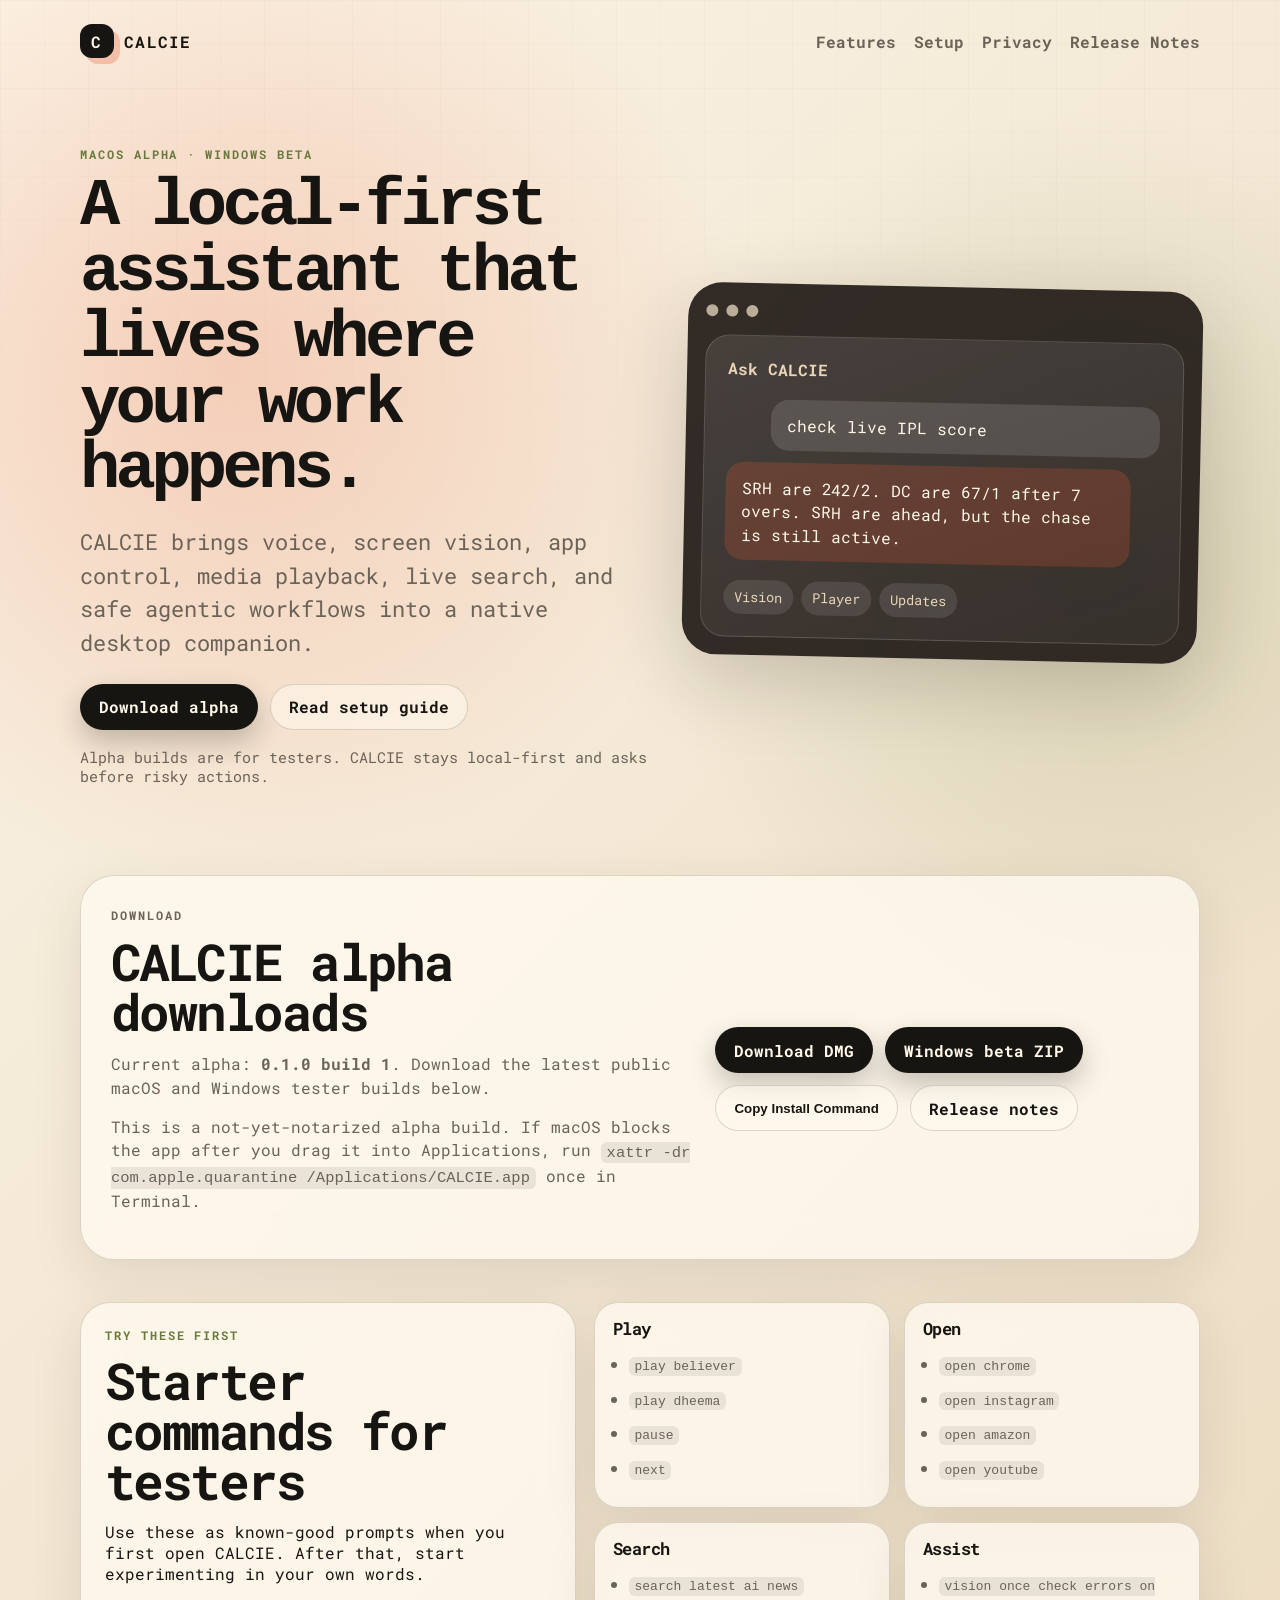
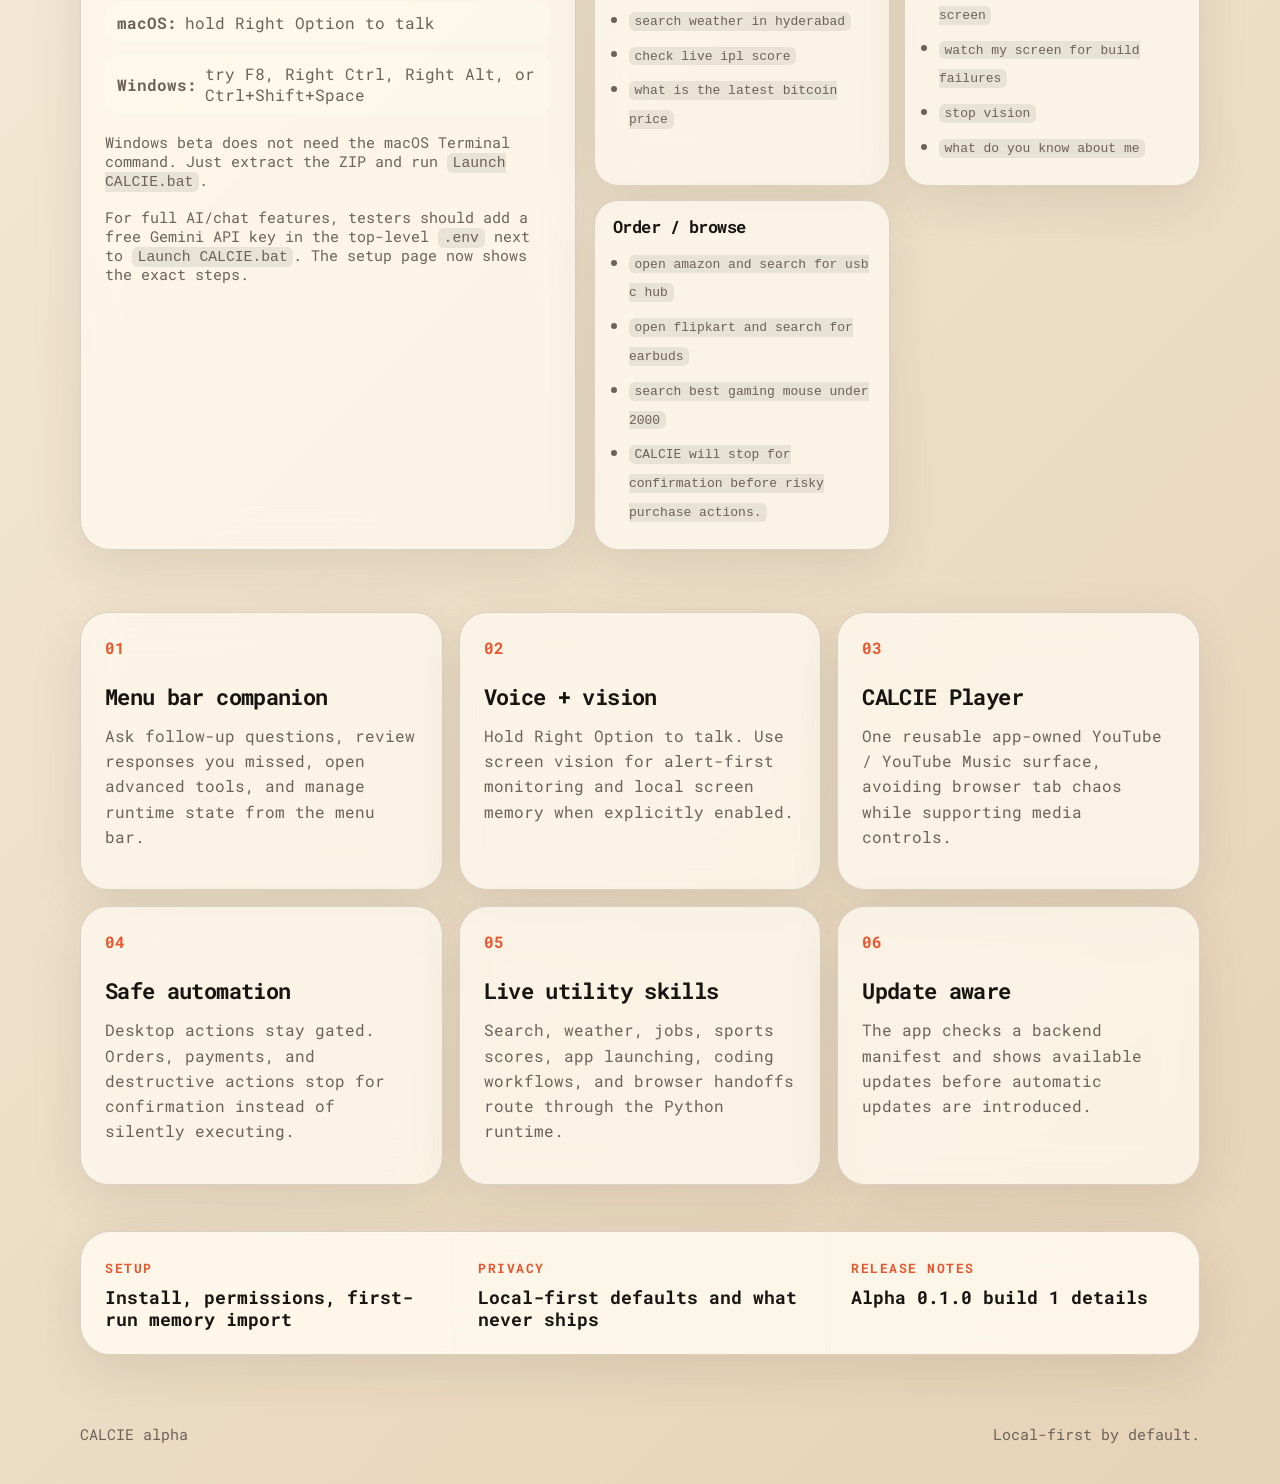
==== commit 06ae9d5d: "Clarify Windows env setup and local runtime notes" ====
--- a/index.html
+++ b/index.html
@@ -79,7 +79,7 @@
           <span><strong>Windows:</strong> try F8, Right Ctrl, Right Alt, or Ctrl+Shift+Space</span>
         </div>
         <p class="small-note">Windows beta does not need the macOS Terminal command. Just extract the ZIP and run <code>Launch CALCIE.bat</code>.</p>
-        <p class="small-note">For full AI/chat features, testers should add a free Gemini API key in <code>.env</code>. The setup page now shows the exact steps.</p>
+        <p class="small-note">For full AI/chat features, testers should add a free Gemini API key in the top-level <code>.env</code> next to <code>Launch CALCIE.bat</code>. The setup page now shows the exact steps.</p>
       </div>
       <div class="command-grid">
         <article>
